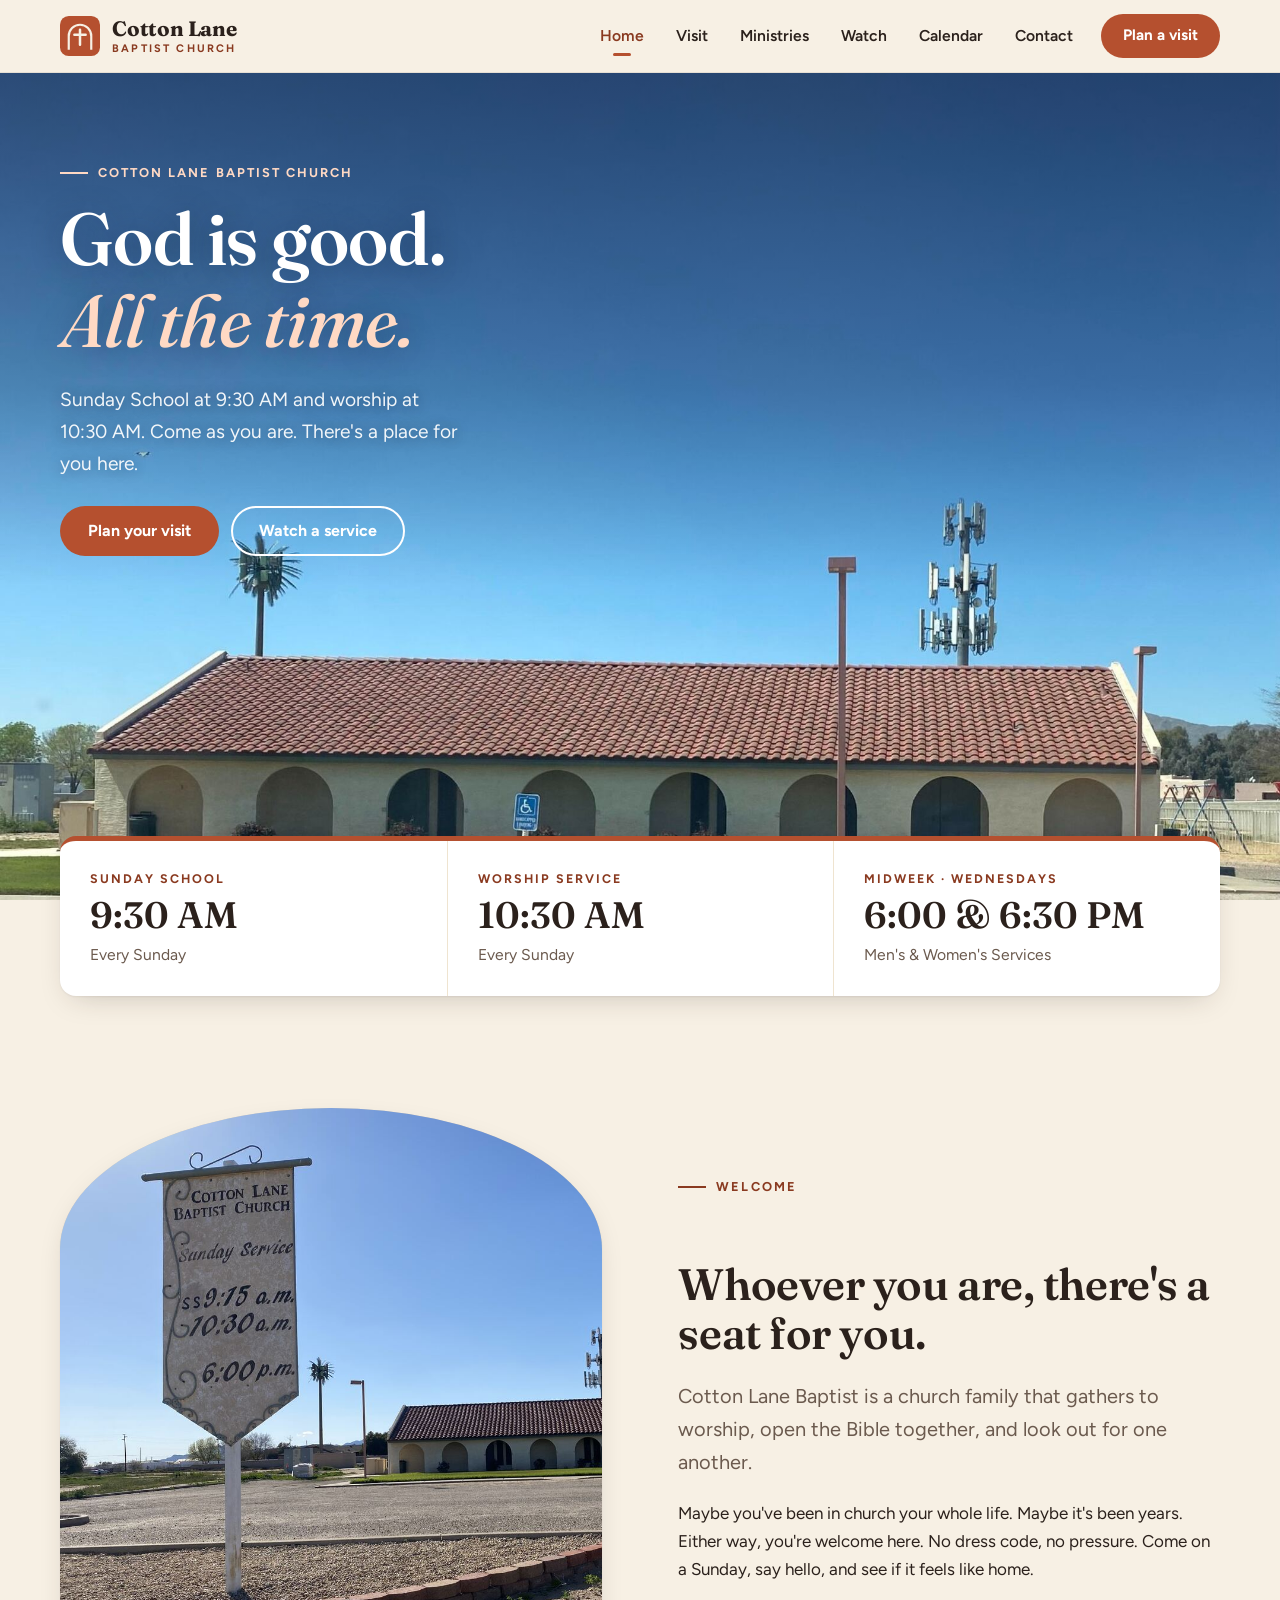
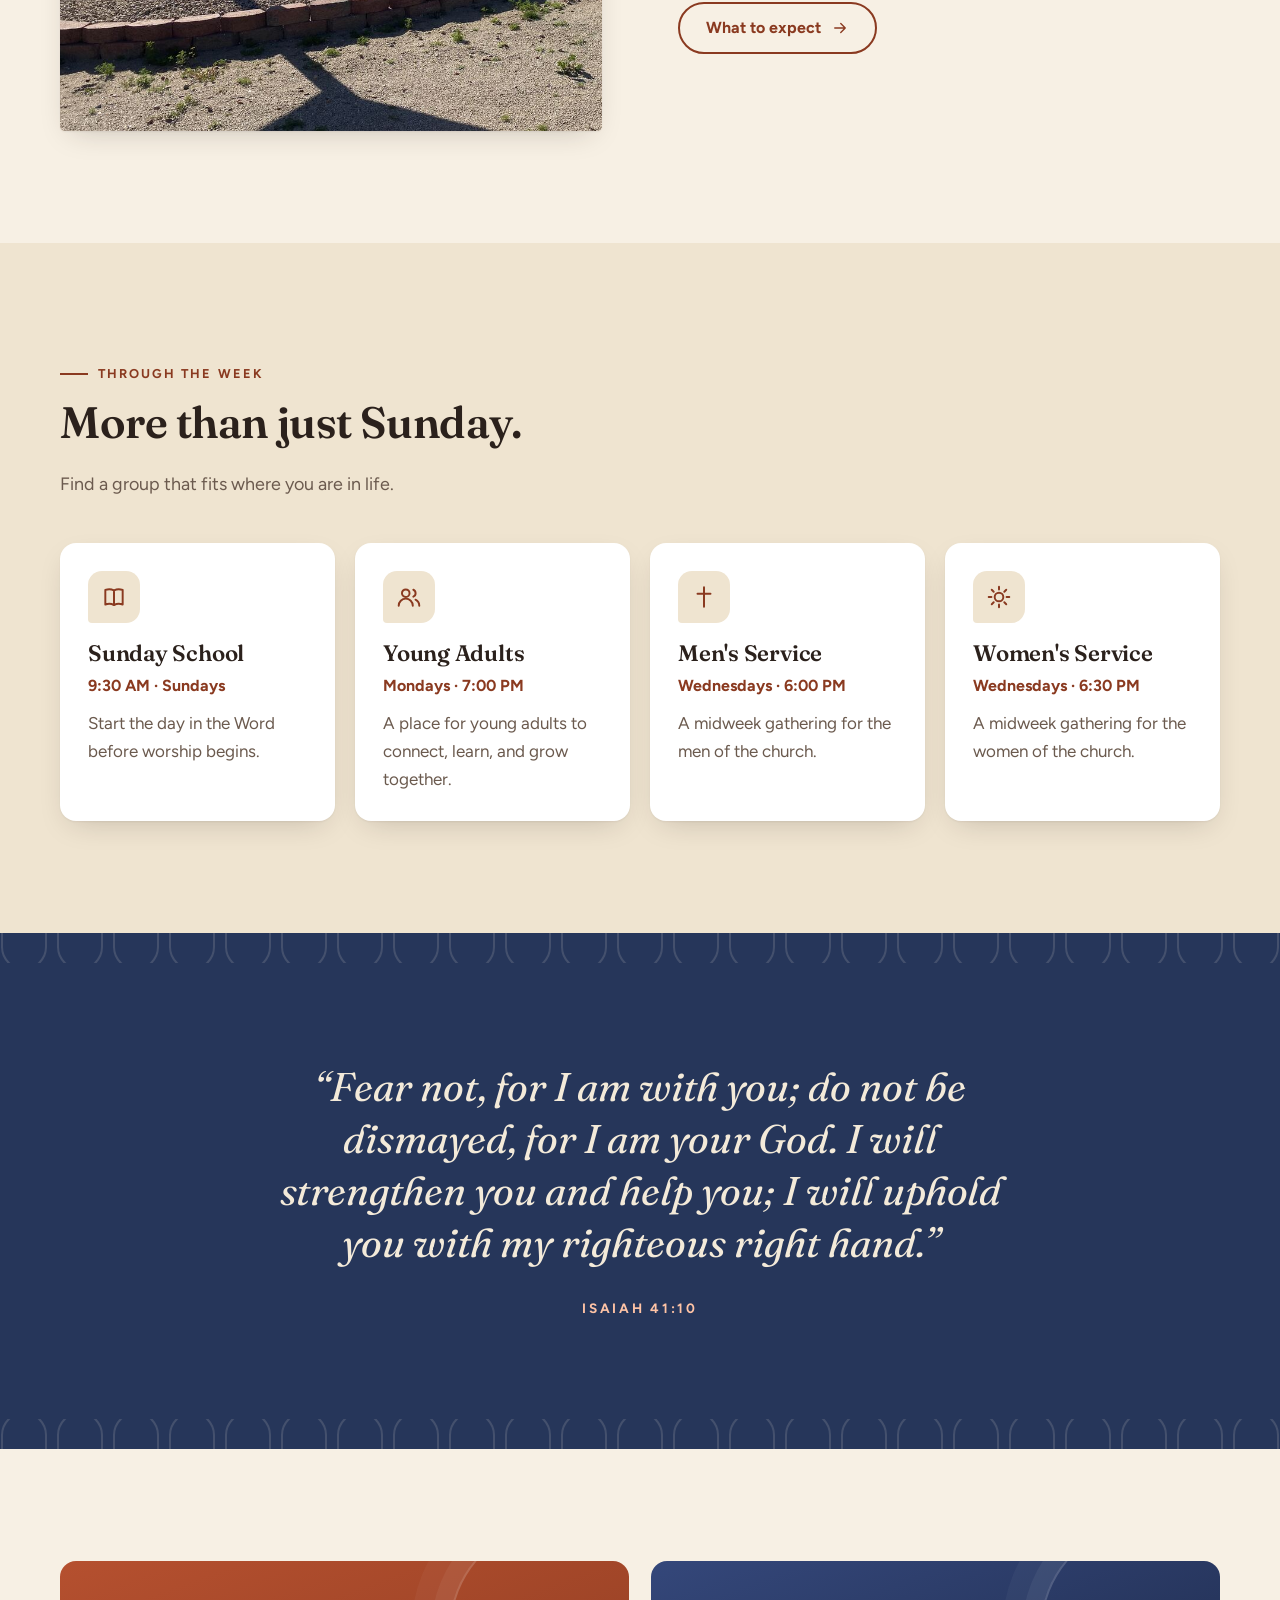
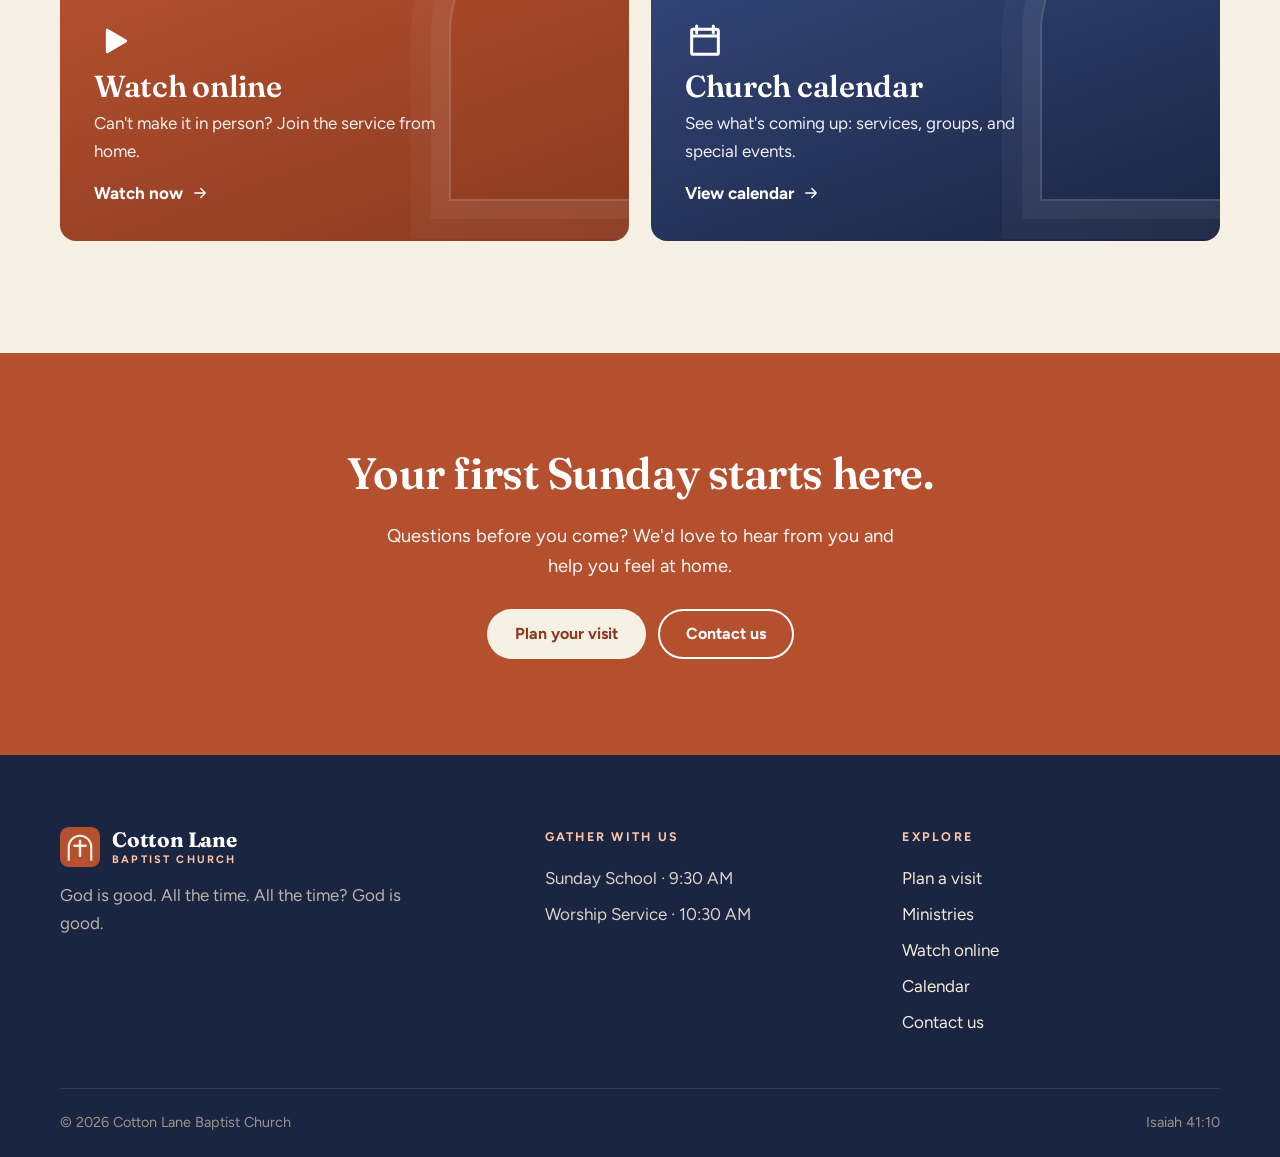
==== index.html @ 33667ae9 "Add files via upload" ====
<!DOCTYPE html>
<html lang="en">
<head>
<meta charset="utf-8">
<meta name="viewport" content="width=device-width, initial-scale=1">
<title>Cotton Lane Baptist Church</title>
<meta name="description" content="Cotton Lane Baptist Church — Sunday School at 9:30 AM and worship at 10:30 AM. Come as you are; there's a place for you here.">
<meta name="theme-color" content="#b5502f">
<meta property="og:type" content="website">
<meta property="og:title" content="Cotton Lane Baptist Church">
<meta property="og:description" content="Cotton Lane Baptist Church — Sunday School at 9:30 AM and worship at 10:30 AM. Come as you are; there's a place for you here.">
<meta property="og:image" content="img/og.jpg">
<link rel="icon" type="image/svg+xml" href="img/favicon.svg">
<link rel="preconnect" href="https://fonts.googleapis.com">
<link rel="preconnect" href="https://fonts.gstatic.com" crossorigin>
<link href="https://fonts.googleapis.com/css2?family=Figtree:wght@400;500;600;700&family=Fraunces:ital,opsz,wght@0,9..144,500;0,9..144,600;0,9..144,700;1,9..144,400;1,9..144,500&display=swap" rel="stylesheet">
<link rel="stylesheet" href="css/site.css">
<script>document.documentElement.className+=" js"</script>
</head>
<body class="">
<a class="skip" href="#main">Skip to content</a>
<header class="site-header"><div class="wrap">
  <a class="brand" href="index.html" aria-label="Cotton Lane Baptist Church — home"><svg class="brand__mark" viewBox="0 0 64 64" aria-hidden="true"><rect width="64" height="64" rx="14" fill="#B5502F"/><path d="M14 54V32a18 18 0 0 1 36 0v22" fill="none" stroke="#F7F0E4" stroke-width="3.5"/><path d="M32 22v24M23 30h18" stroke="#F7F0E4" stroke-width="4" stroke-linecap="round"/></svg><span class="brand__text"><span class="brand__name">Cotton Lane</span><span class="brand__sub">Baptist Church</span></span></a>
  <button class="nav-toggle" aria-label="Menu" aria-expanded="false" aria-controls="nav"><span></span></button>
  <nav class="nav" id="nav" aria-label="Main">
    <a href="index.html" aria-current="page">Home</a><a href="visit.html">Visit</a><a href="ministries.html">Ministries</a><a href="watch.html">Watch</a><a href="calendar.html">Calendar</a><a href="contact.html">Contact</a>
    <a class="btn" href="visit.html">Plan a visit</a>
  </nav>
</div></header>
<main id="main">

<section class="hero">
  <div class="hero__media"><img src="img/hero.jpg" alt="Cotton Lane Baptist Church: a long, stucco building with arched entrances and a red tile roof under a clear blue sky" fetchpriority="high"></div>
  <div class="hero__content"><div class="wrap">
    <span class="eyebrow">Cotton Lane Baptist Church</span>
    <h1>God is good.<br><em>All the time.</em></h1>
    <p class="hero__lead">Sunday School at <span data-text="sundaySchool">9:30 AM</span> and worship at <span data-text="worship">10:30 AM</span>. Come as you are. There's a place for you here.</p>
    <div class="hero__actions">
      <a class="btn" href="visit.html">Plan your visit</a>
      <a class="btn btn--ghost" href="watch.html">Watch a service</a>
    </div>
  </div></div>
</section>

<section class="times" aria-label="Service times"><div class="wrap">
  <div class="times__card">
    <div class="times__item"><p class="times__label">Sunday School</p><p class="times__big" data-text="sundaySchool">9:30 AM</p><p class="times__note">Every Sunday</p></div>
    <div class="times__item"><p class="times__label">Worship Service</p><p class="times__big" data-text="worship">10:30 AM</p><p class="times__note">Every Sunday</p></div>
    <div class="times__item"><p class="times__label">Midweek · Wednesdays</p><p class="times__big">6:00 &amp; 6:30 PM</p><p class="times__note">Men's &amp; Women's Services</p></div>
  </div>
</div></section>

<section class="section">
  <div class="wrap split">
    <div class="arch-photo arch-photo--sign reveal"><img src="img/sign.jpg" alt="The Cotton Lane Baptist Church sign out front, with the church building behind it" loading="lazy"></div>
    <div class="stack reveal">
      <span class="eyebrow">Welcome</span>
      <h2>Whoever you are, there's a seat for you.</h2>
      <p class="lede">Cotton Lane Baptist is a church family that gathers to worship, open the Bible together, and look out for one another.</p>
      <p>Maybe you've been in church your whole life. Maybe it's been years. Either way, you're welcome here. No dress code, no pressure. Come on a Sunday, say hello, and see if it feels like home.</p>
      <p><a class="btn btn--outline" href="visit.html">What to expect <span data-icon="arrow" style="display:inline-flex"></span></a></p>
    </div>
  </div>
</section>

<section class="section section--tint">
  <div class="wrap">
    <div class="section__head reveal">
      <span class="eyebrow">Through the week</span>
      <h2>More than just Sunday.</h2>
      <p>Find a group that fits where you are in life.</p>
    </div>
    <div class="cards">
      <article class="card reveal"><div class="card__icon" data-icon="book"></div><h3>Sunday School</h3><p class="card__when"><span data-text="sundaySchool">9:30 AM</span> · Sundays</p><p>Start the day in the Word before worship begins.</p></article>
      <article class="card reveal"><div class="card__icon" data-icon="users"></div><h3>Young Adults</h3><p class="card__when" data-text="youngAdults">Mondays · 7:00 PM</p><p>A place for young adults to connect, learn, and grow together.</p></article>
      <article class="card reveal"><div class="card__icon" data-icon="cross"></div><h3>Men's Service</h3><p class="card__when" data-text="mens">Wednesdays · 6:00 PM</p><p>A midweek gathering for the men of the church.</p></article>
      <article class="card reveal"><div class="card__icon" data-icon="sun"></div><h3>Women's Service</h3><p class="card__when" data-text="womens">Wednesdays · 6:30 PM</p><p>A midweek gathering for the women of the church.</p></article>
    </div>
  </div>
</section>

<section class="verse">
  <blockquote class="reveal">
    <p>“Fear not, for I am with you; do not be dismayed, for I am your God. I will strengthen you and help you; I will uphold you with my righteous right hand.”</p>
    <cite>Isaiah 41:10</cite>
  </blockquote>
</section>

<section class="section">
  <div class="wrap tiles">
    <a class="tile tile--watch reveal" href="watch.html"><span data-icon="play"></span><h3>Watch online</h3><p>Can't make it in person? Join the service from home.</p><span class="tile__go">Watch now <span data-icon="arrow" style="display:inline-flex"></span></span></a>
    <a class="tile tile--cal reveal" href="calendar.html"><span data-icon="calendar"></span><h3>Church calendar</h3><p>See what's coming up: services, groups, and special events.</p><span class="tile__go">View calendar <span data-icon="arrow" style="display:inline-flex"></span></span></a>
  </div>
</section>

<section class="cta">
  <div class="wrap reveal">
    <h2>Your first Sunday starts here.</h2>
    <p>Questions before you come? We'd love to hear from you and help you feel at home.</p>
    <div class="cta__actions"><a class="btn btn--light" href="visit.html">Plan your visit</a><a class="btn btn--ghost" href="contact.html">Contact us</a></div>
  </div>
</section>
</main>
<footer class="site-footer"><div class="wrap">
  <div class="footer-grid">
    <div class="footer-brand">
      <a class="brand" href="index.html"><svg class="brand__mark" viewBox="0 0 64 64" aria-hidden="true"><rect width="64" height="64" rx="14" fill="#B5502F"/><path d="M14 54V32a18 18 0 0 1 36 0v22" fill="none" stroke="#F7F0E4" stroke-width="3.5"/><path d="M32 22v24M23 30h18" stroke="#F7F0E4" stroke-width="4" stroke-linecap="round"/></svg><span class="brand__text"><span class="brand__name">Cotton Lane</span><span class="brand__sub">Baptist Church</span></span></a>
      <p>God is good. All the time. All the time? God is good.</p>
    </div>
    <div>
      <h4>Gather with us</h4>
      <ul>
        <li>Sunday School · <span data-text="sundaySchool">9:30 AM</span></li>
        <li>Worship Service · <span data-text="worship">10:30 AM</span></li>
        <li data-if="address"><a data-href="{mapsUrl}" href="visit.html"><span data-text="address"></span></a></li>
      </ul>
    </div>
    <div>
      <h4>Explore</h4>
      <ul>
        <li><a href="visit.html">Plan a visit</a></li>
        <li><a href="ministries.html">Ministries</a></li>
        <li><a href="watch.html">Watch online</a></li>
        <li><a href="calendar.html">Calendar</a></li>
        <li><a href="contact.html">Contact us</a></li>
        <li data-if="facebook"><a data-href="{facebook}" href="#" rel="noopener">Facebook</a></li>
        <li data-if="instagram"><a data-href="{instagram}" href="#" rel="noopener">Instagram</a></li>
      </ul>
    </div>
  </div>
  <div class="footer-bottom"><span>© <span class="js-year">2026</span> Cotton Lane Baptist Church</span><span>Isaiah 41:10</span></div>
</div></footer>
<script src="js/config.js"></script>
<script src="js/site.js"></script>
</body>
</html>
---- css/site.css ----
/* ==========================================================
   Cotton Lane Baptist Church — site styles
   Palette pulled from the building: terracotta roof tile,
   warm stucco, Arizona sky, and the navy of the arched doors.
   ========================================================== */

:root {
  --stucco: #f7f0e4;
  --stucco-2: #efe4d0;
  --sand: #e2d2b6;
  --clay: #b5502f;
  --clay-dark: #8a3a20;
  --navy: #26365a;
  --navy-deep: #1a2542;
  --ink: #2b211c;
  --muted: #6b5a4e;
  --white: #fff;

  --font-display: "Fraunces", "Iowan Old Style", Georgia, serif;
  --font-body: "Figtree", system-ui, -apple-system, "Segoe UI", Roboto, sans-serif;

  --radius: 16px;
  --shadow: 0 1px 2px rgba(43, 33, 28, 0.06), 0 10px 30px -12px rgba(43, 33, 28, 0.25);
  --header-h: 72px;
  --wrap: 1160px;
}

*, *::before, *::after { box-sizing: border-box; }
html { scroll-behavior: smooth; -webkit-text-size-adjust: 100%; }
@media (prefers-reduced-motion: reduce) { html { scroll-behavior: auto; } }

body {
  margin: 0;
  font-family: var(--font-body);
  font-size: 1.0625rem;
  line-height: 1.65;
  color: var(--ink);
  background: var(--stucco);
  -webkit-font-smoothing: antialiased;
}

img { max-width: 100%; display: block; }
a { color: var(--clay-dark); text-underline-offset: 3px; }
a:hover { color: var(--clay); }
:focus-visible { outline: 3px solid var(--navy); outline-offset: 3px; border-radius: 4px; }

h1, h2, h3 {
  font-family: var(--font-display);
  font-weight: 600;
  line-height: 1.12;
  letter-spacing: -0.01em;
  margin: 0 0 0.5em;
  color: var(--ink);
}
h1 { font-size: clamp(2.6rem, 6vw, 4.6rem); }
h2 { font-size: clamp(1.9rem, 3.6vw, 2.75rem); }
h3 { font-size: 1.4rem; }
p { margin: 0 0 1em; }

.wrap { width: min(var(--wrap), 100% - 40px); margin-inline: auto; }
.skip {
  position: absolute; left: -999px; top: 8px; z-index: 100;
  background: var(--navy); color: #fff; padding: 10px 16px; border-radius: 8px;
}
.skip:focus { left: 8px; }

.eyebrow {
  display: inline-flex; align-items: center; gap: 10px;
  font-size: 0.8rem; font-weight: 700; letter-spacing: 0.16em; text-transform: uppercase;
  color: var(--clay-dark); margin-bottom: 14px;
}
.eyebrow::before { content: ""; width: 28px; height: 2px; background: currentColor; }

/* ---------- Buttons ---------- */
.btn {
  display: inline-flex; align-items: center; justify-content: center; gap: 10px;
  font: 700 1rem/1 var(--font-body);
  padding: 15px 26px; border-radius: 999px; border: 2px solid transparent;
  background: var(--clay); color: #fff; text-decoration: none; cursor: pointer;
  transition: transform .15s ease, background .15s ease, box-shadow .15s ease;
}
.btn:hover { background: var(--clay-dark); color: #fff; transform: translateY(-2px); box-shadow: 0 10px 20px -10px rgba(138, 58, 32, .7); }
.btn--ghost { background: transparent; border-color: currentColor; color: inherit; }
.btn--ghost:hover { background: rgba(255, 255, 255, .14); color: inherit; box-shadow: none; }
.btn--light { background: var(--stucco); color: var(--clay-dark); }
.btn--light:hover { background: #fff; color: var(--clay-dark); }
.btn--outline { background: transparent; color: var(--clay-dark); border-color: var(--clay-dark); }
.btn--outline:hover { background: var(--clay-dark); color: #fff; }
.btn svg { width: 18px; height: 18px; }

/* ---------- Header ---------- */
.site-header {
  position: sticky; top: 0; z-index: 50;
  background: rgba(247, 240, 228, .92);
  backdrop-filter: saturate(1.4) blur(12px);
  -webkit-backdrop-filter: saturate(1.4) blur(12px);
  border-bottom: 1px solid rgba(43, 33, 28, .08);
}
.site-header .wrap { display: flex; align-items: center; justify-content: space-between; height: var(--header-h); }
.brand { display: flex; align-items: center; gap: 12px; text-decoration: none; color: var(--ink); }
.brand__mark { width: 40px; height: 40px; flex: none; }
.brand__text { display: flex; flex-direction: column; line-height: 1.05; }
.brand__name { font-family: var(--font-display); font-weight: 700; font-size: 1.3rem; letter-spacing: -0.01em; }
.brand__sub { font-size: .68rem; font-weight: 700; letter-spacing: .2em; text-transform: uppercase; color: var(--clay-dark); margin-top: 3px; }

.nav { display: flex; align-items: center; gap: 4px; }
.nav a:not(.btn) {
  font-weight: 600; font-size: .98rem; text-decoration: none; color: var(--ink);
  padding: 10px 14px; border-radius: 999px; position: relative;
}
.nav a:not(.btn):hover { background: var(--stucco-2); color: var(--ink); }
.nav a[aria-current="page"]:not(.btn) { color: var(--clay-dark); }
.nav a[aria-current="page"]:not(.btn)::after {
  content: ""; position: absolute; left: 50%; bottom: 3px; width: 18px; height: 3px; transform: translateX(-50%);
  background: var(--clay); border-radius: 3px;
}
.nav .btn { margin-left: 10px; padding: 12px 20px; font-size: .95rem; }

.nav-toggle { display: none; background: none; border: 0; width: 46px; height: 46px; border-radius: 12px; cursor: pointer; color: var(--ink); }
.nav-toggle:hover { background: var(--stucco-2); }
.nav-toggle span, .nav-toggle span::before, .nav-toggle span::after {
  display: block; width: 22px; height: 2.5px; background: currentColor; border-radius: 2px; position: relative; margin: auto;
  transition: transform .25s ease, background .25s ease;
}
.nav-toggle span::before, .nav-toggle span::after { content: ""; position: absolute; left: 0; }
.nav-toggle span::before { top: -7px; }
.nav-toggle span::after { top: 7px; }
.nav-toggle[aria-expanded="true"] span { background: transparent; }
.nav-toggle[aria-expanded="true"] span::before { transform: translateY(7px) rotate(45deg); }
.nav-toggle[aria-expanded="true"] span::after { transform: translateY(-7px) rotate(-45deg); }

@media (max-width: 880px) {
  .nav-toggle { display: block; }
  .nav {
    position: absolute; top: var(--header-h); left: 0; right: 0;
    flex-direction: column; align-items: stretch; gap: 2px;
    background: var(--stucco); padding: 12px 20px 22px;
    border-bottom: 1px solid rgba(43, 33, 28, .1); box-shadow: 0 20px 30px -20px rgba(43, 33, 28, .4);
    display: none;
  }
  .nav.open { display: flex; }
  .nav a:not(.btn) { padding: 14px 12px; border-radius: 10px; font-size: 1.1rem; }
  .nav a[aria-current="page"]:not(.btn)::after { display: none; }
  .nav a[aria-current="page"]:not(.btn) { background: var(--stucco-2); }
  .nav .btn { margin: 10px 0 0; padding: 16px; }
}

/* ---------- Arcade divider (echoes the building's arches) ---------- */
.arcade {
  height: 30px;
  background: url("data:image/svg+xml,%3Csvg xmlns='http://www.w3.org/2000/svg' width='56' height='30' viewBox='0 0 56 30'%3E%3Cpath d='M6 30V16a22 22 0 0 1 44 0v14' fill='none' stroke='%23b5502f' stroke-opacity='.45' stroke-width='2'/%3E%3C/svg%3E") repeat-x center bottom / 56px 30px;
}

/* ---------- Home hero ---------- */
.hero { position: relative; background: var(--stucco); }
.hero__media { position: relative; }
.hero__media img { width: 100%; aspect-ratio: 4 / 3; object-fit: cover; object-position: 50% 85%; }
.hero__content { padding: 34px 0 54px; }
.hero h1 { margin-bottom: .3em; }
.hero h1 em { font-style: italic; font-weight: 500; color: var(--clay); }
.hero__lead { font-size: 1.2rem; max-width: 34ch; color: var(--muted); }
.hero__actions { display: flex; flex-wrap: wrap; gap: 12px; margin-top: 26px; }
.hero .btn--ghost { color: var(--clay-dark); }
.hero .btn--ghost:hover { background: rgba(138, 58, 32, .08); }

@media (min-width: 900px) {
  .hero { min-height: min(86vh, 780px); display: grid; }
  .hero > * { grid-area: 1 / 1; }
  .hero__media { height: 100%; }
  .hero__media img { height: 100%; aspect-ratio: auto; object-position: 50% 82%; }
  .hero__media::after {
    content: ""; position: absolute; inset: 0;
    background: linear-gradient(180deg, rgba(20, 30, 58, .62) 0%, rgba(20, 30, 58, .32) 38%, rgba(20, 30, 58, 0) 62%);
  }
  .hero__content { position: relative; z-index: 2; padding: clamp(56px, 9vh, 110px) 0 0; align-self: start; color: #fff; }
  .hero h1 { color: #fff; text-shadow: 0 2px 30px rgba(10, 20, 50, .35); }
  .hero h1 em { color: #ffd9c4; }
  .hero__lead { color: rgba(255, 255, 255, .93); text-shadow: 0 1px 14px rgba(10, 20, 50, .4); }
  .hero .btn--ghost { color: #fff; }
  .hero .btn--ghost:hover { background: rgba(255, 255, 255, .16); }
  .hero__content .eyebrow { color: #ffd9c4; }
}

/* ---------- Times card ---------- */
.times { position: relative; z-index: 5; margin-top: -8px; }
@media (min-width: 900px) { .times { margin-top: -64px; } }
.times__card {
  display: grid; grid-template-columns: repeat(3, 1fr);
  background: #fff; border-radius: var(--radius); box-shadow: var(--shadow); overflow: hidden;
  border-top: 5px solid var(--clay);
}
.times__item { padding: 28px 30px; }
.times__item + .times__item { border-left: 1px solid var(--stucco-2); }
.times__label { font-size: .78rem; font-weight: 700; letter-spacing: .16em; text-transform: uppercase; color: var(--clay-dark); margin: 0 0 6px; }
.times__big { font-family: var(--font-display); font-size: clamp(1.7rem, 3vw, 2.3rem); font-weight: 600; line-height: 1.1; margin: 0; }
.times__note { margin: 6px 0 0; color: var(--muted); font-size: .98rem; }
@media (max-width: 800px) {
  .times__card { grid-template-columns: 1fr; }
  .times__item + .times__item { border-left: 0; border-top: 1px solid var(--stucco-2); }
  .times__item { padding: 22px 24px; }
}

/* ---------- Sections ---------- */
.section { padding: clamp(64px, 9vw, 112px) 0; }
.section--tint { background: var(--stucco-2); }
.section__head { max-width: 640px; margin-bottom: 44px; }
.section__head p { color: var(--muted); font-size: 1.12rem; }

.split { display: grid; grid-template-columns: 1fr 1fr; gap: clamp(32px, 6vw, 88px); align-items: center; }
.split--flip > :first-child { order: 2; }
@media (max-width: 860px) { .split { grid-template-columns: 1fr; } .split--flip > :first-child { order: 0; } }

/* Arched photo frame, like the arcade windows */
.arch-photo {
  border-radius: 999px 999px 18px 18px / 520px 520px 18px 18px;
  overflow: hidden; box-shadow: var(--shadow); background: var(--sand);
  aspect-ratio: 4 / 4.6; position: relative;
}
.arch-photo img { width: 100%; height: 100%; object-fit: cover; }
.arch-photo--sign img { object-position: 3% 40%; }
.arch-photo--sky img { object-position: 70% 50%; }

.lede { font-size: 1.25rem; color: var(--muted); }
.stack > * + * { margin-top: 1.1em; }

/* ---------- Cards ---------- */
.cards { display: grid; grid-template-columns: repeat(auto-fit, minmax(240px, 1fr)); gap: 20px; }
.card {
  background: #fff; border-radius: var(--radius); padding: 28px; box-shadow: var(--shadow);
  display: flex; flex-direction: column; position: relative; overflow: hidden;
}
.card::before { content: ""; position: absolute; left: 0; top: 0; right: 0; height: 4px; background: var(--clay); transform: scaleX(0); transform-origin: left; transition: transform .35s ease; }
.card:hover::before { transform: scaleX(1); }
.card__icon {
  width: 52px; height: 52px; border-radius: 14px 14px 14px 4px;
  background: var(--stucco-2); color: var(--clay-dark); display: grid; place-items: center; margin-bottom: 18px;
}
.card__icon svg { width: 26px; height: 26px; }
.card h3 { margin-bottom: .3em; }
.card__when { font-weight: 700; color: var(--clay-dark); margin: 0 0 10px; font-size: 1rem; }
.card p:last-child { margin-bottom: 0; color: var(--muted); }

/* ---------- Verse band ---------- */
.verse {
  background: var(--navy); color: #f3ead9; text-align: center; position: relative; overflow: hidden;
  padding: clamp(72px, 10vw, 128px) 0;
}
.verse::before, .verse::after {
  content: ""; position: absolute; left: 0; right: 0; height: 30px;
  background: url("data:image/svg+xml,%3Csvg xmlns='http://www.w3.org/2000/svg' width='56' height='30' viewBox='0 0 56 30'%3E%3Cpath d='M6 30V16a22 22 0 0 1 44 0v14' fill='none' stroke='%23f7f0e4' stroke-opacity='.14' stroke-width='2'/%3E%3C/svg%3E") repeat-x center bottom / 56px 30px;
}
.verse::before { top: 0; transform: scaleY(-1); }
.verse::after { bottom: 0; }
.verse blockquote { margin: 0 auto; max-width: 820px; padding: 0 20px; }
.verse p { font-family: var(--font-display); font-size: clamp(1.6rem, 3.6vw, 2.5rem); line-height: 1.3; font-weight: 400; font-style: italic; margin: 0 0 24px; }
.verse cite { font-style: normal; font-weight: 700; letter-spacing: .2em; text-transform: uppercase; font-size: .85rem; color: #ffc4a6; }

/* ---------- Promo tiles ---------- */
.tiles { display: grid; grid-template-columns: 1fr 1fr; gap: 22px; }
@media (max-width: 760px) { .tiles { grid-template-columns: 1fr; } }
.tile {
  display: flex; flex-direction: column; justify-content: flex-end; min-height: 280px;
  padding: 34px; border-radius: var(--radius); text-decoration: none; color: #fff; position: relative; overflow: hidden;
  isolation: isolate; transition: transform .25s ease;
}
.tile:hover { color: #fff; transform: translateY(-4px); }
.tile--watch { background: linear-gradient(160deg, var(--clay) 0%, var(--clay-dark) 100%); }
.tile--cal { background: linear-gradient(160deg, #34477a 0%, var(--navy-deep) 100%); }
.tile::before {
  content: ""; position: absolute; z-index: -1; right: -40px; top: -40px; width: 220px; height: 280px;
  border-radius: 999px 999px 0 0; border: 2px solid rgba(255, 255, 255, .18);
  box-shadow: 0 0 0 18px rgba(255, 255, 255, .05), 0 0 0 38px rgba(255, 255, 255, .035);
}
.tile svg { width: 40px; height: 40px; margin-bottom: auto; }
.tile h3 { color: #fff; font-size: 1.9rem; margin-bottom: 6px; }
.tile p { margin: 0 0 14px; opacity: .92; max-width: 32ch; }
.tile__go { font-weight: 700; display: inline-flex; gap: 8px; align-items: center; }
.tile__go svg { width: 18px; height: 18px; margin: 0; transition: transform .2s; }
.tile:hover .tile__go svg { transform: translateX(5px); }

/* ---------- CTA ---------- */
.cta { background: var(--clay); color: #fff; text-align: center; padding: clamp(60px, 8vw, 96px) 0; position: relative; }
.cta h2 { color: #fff; }
.cta p { max-width: 520px; margin: 0 auto 28px; font-size: 1.15rem; opacity: .95; }
.cta .btn--ghost:hover { background: rgba(255, 255, 255, .16); }
.cta__actions { display: flex; flex-wrap: wrap; justify-content: center; gap: 12px; }

/* ---------- Inner page header ---------- */
.page-head { background: var(--stucco-2); padding: clamp(48px, 7vw, 88px) 0 0; position: relative; overflow: hidden; }
.page-head .wrap { padding-bottom: 42px; }
.page-head h1 { font-size: clamp(2.3rem, 5vw, 3.8rem); margin-bottom: .25em; }
.page-head p { font-size: 1.2rem; color: var(--muted); max-width: 52ch; margin: 0; }

/* ---------- Visit page ---------- */
.schedule { background: #fff; border-radius: var(--radius); box-shadow: var(--shadow); overflow: hidden; }
.schedule__row { display: flex; justify-content: space-between; align-items: baseline; gap: 18px; padding: 20px 28px; border-bottom: 1px solid var(--stucco-2); }
.schedule__row:last-child { border-bottom: 0; }
.schedule__name { font-weight: 700; }
.schedule__sub { display: block; font-weight: 400; color: var(--muted); font-size: .95rem; }
.schedule__time { font-family: var(--font-display); font-weight: 600; font-size: 1.25rem; white-space: nowrap; color: var(--clay-dark); text-align: right; }
.schedule__head { background: var(--navy); color: #fff; padding: 14px 28px; font-size: .78rem; font-weight: 700; letter-spacing: .16em; text-transform: uppercase; }

.steps { counter-reset: step; list-style: none; padding: 0; margin: 0; display: grid; gap: 14px; }
.steps li { counter-increment: step; display: grid; grid-template-columns: 48px 1fr; gap: 16px; align-items: start; padding: 20px; background: #fff; border-radius: var(--radius); box-shadow: var(--shadow); }
.steps li::before {
  content: counter(step); width: 48px; height: 48px; border-radius: 999px 999px 8px 8px; background: var(--stucco-2); color: var(--clay-dark);
  display: grid; place-items: center; font-family: var(--font-display); font-weight: 700; font-size: 1.3rem;
}
.steps h3 { font-size: 1.15rem; margin: 2px 0 2px; font-family: var(--font-body); font-weight: 700; letter-spacing: 0; }
.steps p { margin: 0; color: var(--muted); }

.info-card { background: #fff; border-radius: var(--radius); box-shadow: var(--shadow); padding: 30px; }
.info-card h3 { margin-bottom: .4em; }
.info-card .btn { margin-top: 8px; }

/* ---------- Watch / Calendar ---------- */
.embed { position: relative; width: 100%; border-radius: var(--radius); overflow: hidden; box-shadow: var(--shadow); background: #000; aspect-ratio: 16 / 9; }
.embed iframe { position: absolute; inset: 0; width: 100%; height: 100%; border: 0; }
.cal-shell { background: #fff; border-radius: var(--radius); box-shadow: var(--shadow); padding: 14px; }
.cal-shell iframe { width: 100%; height: min(74vh, 720px); min-height: 520px; border: 0; display: block; border-radius: 10px; }
.cal-tools { display: flex; flex-wrap: wrap; align-items: center; justify-content: space-between; gap: 12px; margin-bottom: 16px; }
.seg { display: inline-flex; background: var(--stucco-2); padding: 4px; border-radius: 999px; }
.seg button { font: 700 .92rem var(--font-body); border: 0; background: transparent; padding: 10px 20px; border-radius: 999px; cursor: pointer; color: var(--muted); }
.seg button[aria-pressed="true"] { background: var(--clay); color: #fff; }

/* ---------- Contact ---------- */
.contact-grid { display: grid; grid-template-columns: 5fr 7fr; gap: clamp(28px, 5vw, 64px); align-items: start; }
@media (max-width: 860px) { .contact-grid { grid-template-columns: 1fr; } }
.contact-list { list-style: none; margin: 0; padding: 0; display: grid; gap: 14px; }
.contact-list li { display: flex; gap: 16px; align-items: center; background: #fff; padding: 18px 20px; border-radius: var(--radius); box-shadow: var(--shadow); }
.contact-list .card__icon { margin: 0; flex: none; }
.contact-list small { display: block; font-size: .75rem; font-weight: 700; letter-spacing: .14em; text-transform: uppercase; color: var(--muted); }
.contact-list a, .contact-list span.v { font-weight: 700; font-size: 1.08rem; color: var(--ink); text-decoration: none; word-break: break-word; }
.contact-list a:hover { color: var(--clay); text-decoration: underline; }

form.form { background: #fff; padding: clamp(24px, 4vw, 40px); border-radius: var(--radius); box-shadow: var(--shadow); border-top: 5px solid var(--clay); }
.form h2 { font-size: 1.8rem; }
.field { display: flex; flex-direction: column; gap: 6px; margin-bottom: 18px; }
.field-row { display: grid; grid-template-columns: 1fr 1fr; gap: 16px; }
@media (max-width: 560px) { .field-row { grid-template-columns: 1fr; } }
.field label { font-weight: 700; font-size: .92rem; }
.field input, .field select, .field textarea {
  font: inherit; color: var(--ink); background: var(--stucco); border: 2px solid transparent; border-radius: 12px; padding: 13px 15px; width: 100%;
  transition: border-color .15s, background .15s;
}
.field textarea { min-height: 140px; resize: vertical; }
.field input:focus, .field select:focus, .field textarea:focus { outline: none; border-color: var(--navy); background: #fff; }
.form__note { font-size: .9rem; color: var(--muted); margin: 14px 0 0; }
.form .btn { width: 100%; padding: 17px; }

/* ---------- Footer ---------- */
.site-footer { background: var(--navy-deep); color: #d9d2c5; padding: 72px 0 0; margin-top: 0; }
.footer-grid { display: grid; grid-template-columns: 1.4fr 1fr 1fr; gap: 40px; padding-bottom: 52px; }
@media (max-width: 800px) { .footer-grid { grid-template-columns: 1fr; gap: 32px; } }
.site-footer h4 { font-family: var(--font-body); font-size: .78rem; letter-spacing: .18em; text-transform: uppercase; color: #ffc4a6; margin: 0 0 16px; }
.site-footer a { color: #f3ead9; text-decoration: none; }
.site-footer a:hover { color: #fff; text-decoration: underline; }
.site-footer ul { list-style: none; padding: 0; margin: 0; display: grid; gap: 8px; }
.footer-brand .brand { color: #fff; margin-bottom: 14px; }
.footer-brand .brand__sub { color: #ffc4a6; }
.footer-brand p { max-width: 34ch; margin: 0; color: #b9b3a8; }
.footer-bottom { border-top: 1px solid rgba(255, 255, 255, .1); padding: 22px 0; font-size: .9rem; color: #9b958a; display: flex; flex-wrap: wrap; gap: 8px 24px; justify-content: space-between; }

/* ---------- Scroll reveal (only when JS is on) ---------- */
.js .reveal { opacity: 0; transform: translateY(22px); transition: opacity .7s ease, transform .7s ease; }
.js .reveal.in { opacity: 1; transform: none; }
@media (prefers-reduced-motion: reduce) {
  .js .reveal { opacity: 1; transform: none; transition: none; }
  .btn, .tile, .card::before { transition: none; }
}

[hidden] { display: none !important; }
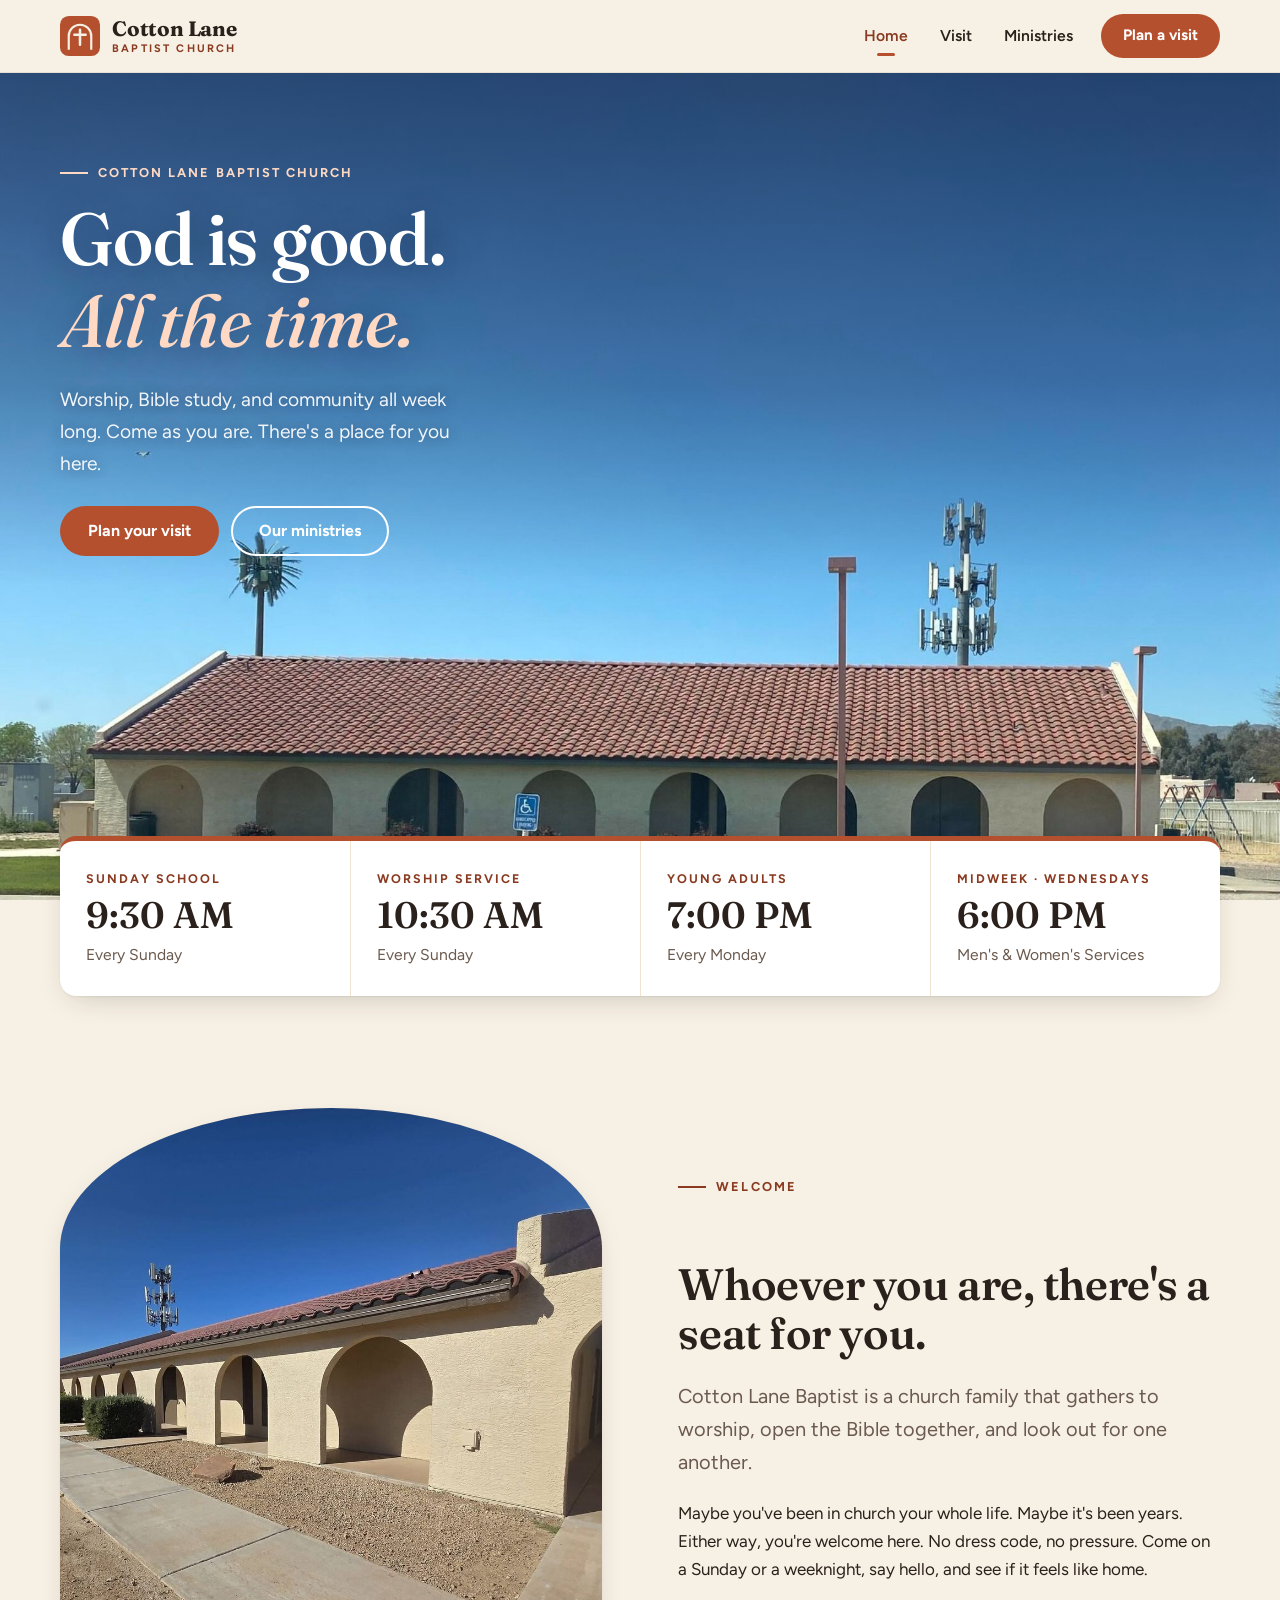
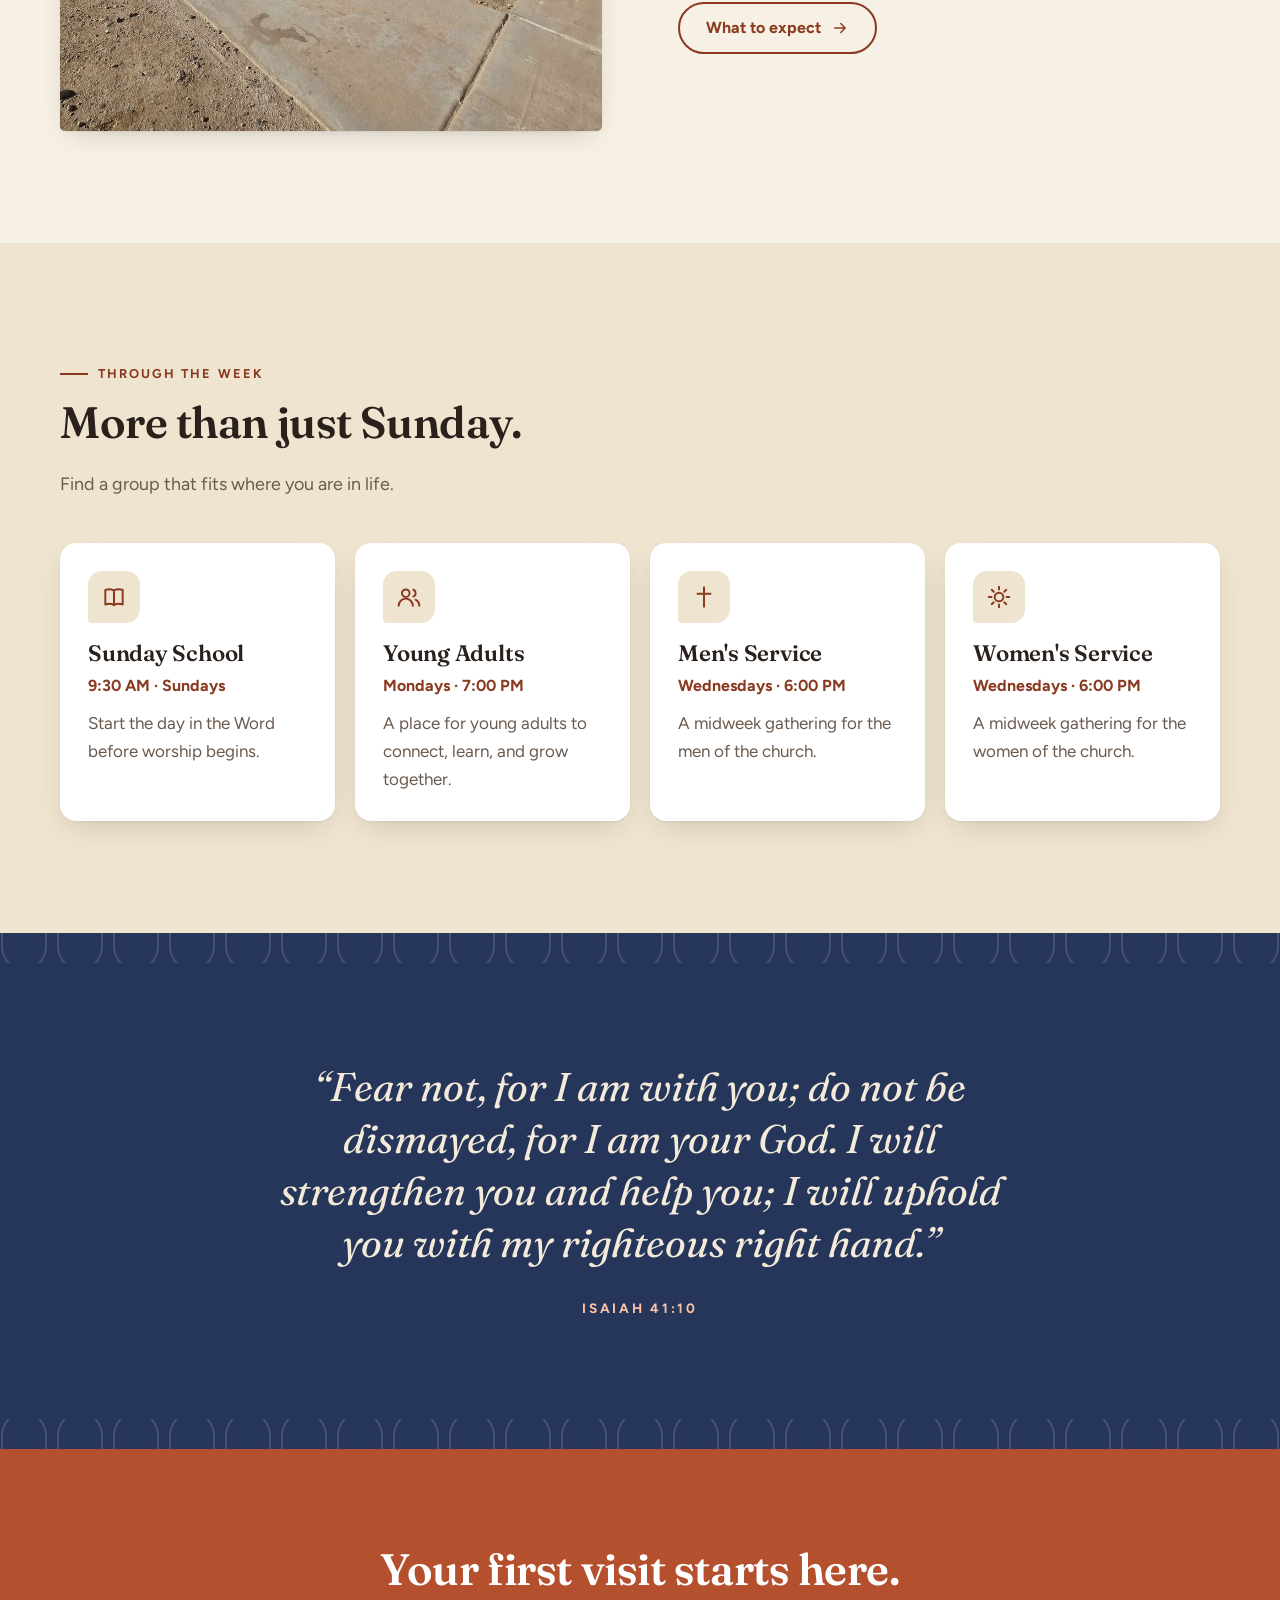
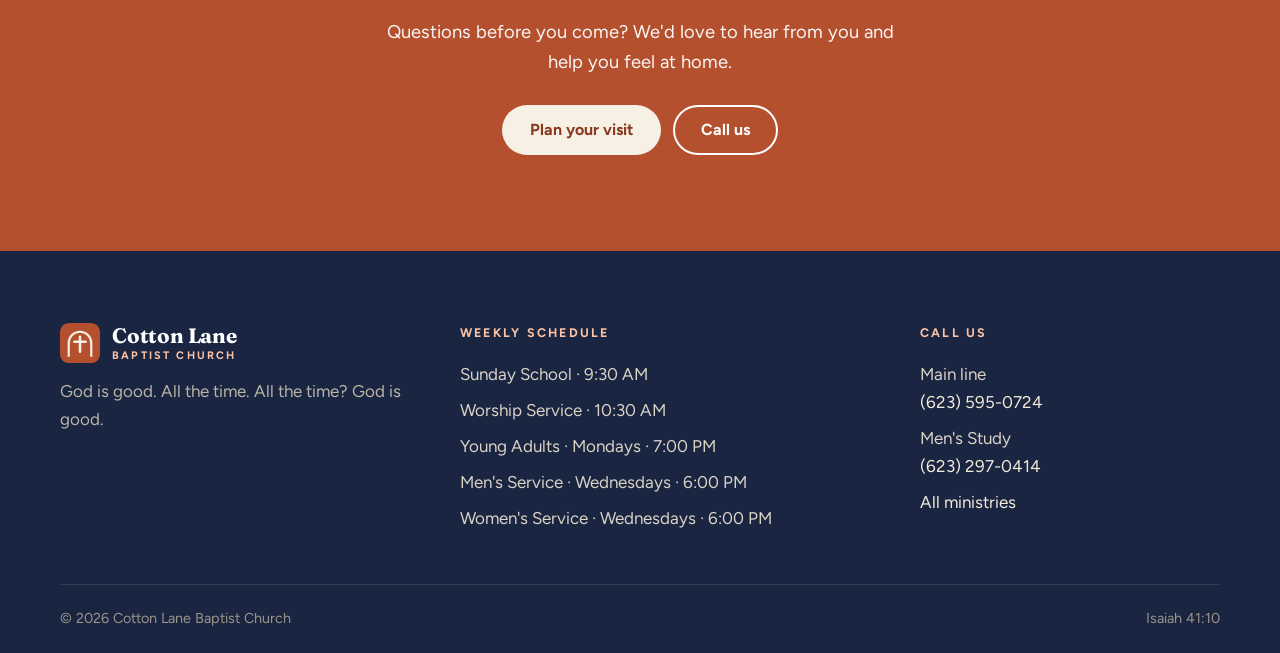
==== commit d954dadf: "Add files via upload" ====
--- a/index.html
+++ b/index.html
@@ -4,11 +4,11 @@
 <meta charset="utf-8">
 <meta name="viewport" content="width=device-width, initial-scale=1">
 <title>Cotton Lane Baptist Church</title>
-<meta name="description" content="Cotton Lane Baptist Church — Sunday School at 9:30 AM and worship at 10:30 AM. Come as you are; there's a place for you here.">
+<meta name="description" content="Cotton Lane Baptist Church — Sunday worship, Sunday School, and weekly groups for young adults, men, and women. Come as you are.">
 <meta name="theme-color" content="#b5502f">
 <meta property="og:type" content="website">
 <meta property="og:title" content="Cotton Lane Baptist Church">
-<meta property="og:description" content="Cotton Lane Baptist Church — Sunday School at 9:30 AM and worship at 10:30 AM. Come as you are; there's a place for you here.">
+<meta property="og:description" content="Cotton Lane Baptist Church — Sunday worship, Sunday School, and weekly groups for young adults, men, and women. Come as you are.">
 <meta property="og:image" content="img/og.jpg">
 <link rel="icon" type="image/svg+xml" href="img/favicon.svg">
 <link rel="preconnect" href="https://fonts.googleapis.com">
@@ -23,7 +23,7 @@
   <a class="brand" href="index.html" aria-label="Cotton Lane Baptist Church — home"><svg class="brand__mark" viewBox="0 0 64 64" aria-hidden="true"><rect width="64" height="64" rx="14" fill="#B5502F"/><path d="M14 54V32a18 18 0 0 1 36 0v22" fill="none" stroke="#F7F0E4" stroke-width="3.5"/><path d="M32 22v24M23 30h18" stroke="#F7F0E4" stroke-width="4" stroke-linecap="round"/></svg><span class="brand__text"><span class="brand__name">Cotton Lane</span><span class="brand__sub">Baptist Church</span></span></a>
   <button class="nav-toggle" aria-label="Menu" aria-expanded="false" aria-controls="nav"><span></span></button>
   <nav class="nav" id="nav" aria-label="Main">
-    <a href="index.html" aria-current="page">Home</a><a href="visit.html">Visit</a><a href="ministries.html">Ministries</a><a href="watch.html">Watch</a><a href="calendar.html">Calendar</a><a href="contact.html">Contact</a>
+    <a href="index.html" aria-current="page">Home</a><a href="visit.html">Visit</a><a href="ministries.html">Ministries</a>
     <a class="btn" href="visit.html">Plan a visit</a>
   </nav>
 </div></header>
@@ -34,10 +34,10 @@
   <div class="hero__content"><div class="wrap">
     <span class="eyebrow">Cotton Lane Baptist Church</span>
     <h1>God is good.<br><em>All the time.</em></h1>
-    <p class="hero__lead">Sunday School at <span data-text="sundaySchool">9:30 AM</span> and worship at <span data-text="worship">10:30 AM</span>. Come as you are. There's a place for you here.</p>
+    <p class="hero__lead">Worship, Bible study, and community all week long. Come as you are. There's a place for you here.</p>
     <div class="hero__actions">
       <a class="btn" href="visit.html">Plan your visit</a>
-      <a class="btn btn--ghost" href="watch.html">Watch a service</a>
+      <a class="btn btn--ghost" href="ministries.html">Our ministries</a>
     </div>
   </div></div>
 </section>
@@ -46,18 +46,19 @@
   <div class="times__card">
     <div class="times__item"><p class="times__label">Sunday School</p><p class="times__big" data-text="sundaySchool">9:30 AM</p><p class="times__note">Every Sunday</p></div>
     <div class="times__item"><p class="times__label">Worship Service</p><p class="times__big" data-text="worship">10:30 AM</p><p class="times__note">Every Sunday</p></div>
-    <div class="times__item"><p class="times__label">Midweek · Wednesdays</p><p class="times__big">6:00 &amp; 6:30 PM</p><p class="times__note">Men's &amp; Women's Services</p></div>
+    <div class="times__item"><p class="times__label">Young Adults</p><p class="times__big">7:00 PM</p><p class="times__note">Every Monday</p></div>
+    <div class="times__item"><p class="times__label">Midweek · Wednesdays</p><p class="times__big">6:00 PM</p><p class="times__note">Men's &amp; Women's Services</p></div>
   </div>
 </div></section>
 
 <section class="section">
   <div class="wrap split">
-    <div class="arch-photo arch-photo--sign reveal"><img src="img/sign.jpg" alt="The Cotton Lane Baptist Church sign out front, with the church building behind it" loading="lazy"></div>
+    <div class="arch-photo arch-photo--arches reveal"><img src="img/arches.jpg" alt="The arched walkway along the side of Cotton Lane Baptist Church" loading="lazy"></div>
     <div class="stack reveal">
       <span class="eyebrow">Welcome</span>
       <h2>Whoever you are, there's a seat for you.</h2>
       <p class="lede">Cotton Lane Baptist is a church family that gathers to worship, open the Bible together, and look out for one another.</p>
-      <p>Maybe you've been in church your whole life. Maybe it's been years. Either way, you're welcome here. No dress code, no pressure. Come on a Sunday, say hello, and see if it feels like home.</p>
+      <p>Maybe you've been in church your whole life. Maybe it's been years. Either way, you're welcome here. No dress code, no pressure. Come on a Sunday or a weeknight, say hello, and see if it feels like home.</p>
       <p><a class="btn btn--outline" href="visit.html">What to expect <span data-icon="arrow" style="display:inline-flex"></span></a></p>
     </div>
   </div>
@@ -74,7 +75,7 @@
       <article class="card reveal"><div class="card__icon" data-icon="book"></div><h3>Sunday School</h3><p class="card__when"><span data-text="sundaySchool">9:30 AM</span> · Sundays</p><p>Start the day in the Word before worship begins.</p></article>
       <article class="card reveal"><div class="card__icon" data-icon="users"></div><h3>Young Adults</h3><p class="card__when" data-text="youngAdults">Mondays · 7:00 PM</p><p>A place for young adults to connect, learn, and grow together.</p></article>
       <article class="card reveal"><div class="card__icon" data-icon="cross"></div><h3>Men's Service</h3><p class="card__when" data-text="mens">Wednesdays · 6:00 PM</p><p>A midweek gathering for the men of the church.</p></article>
-      <article class="card reveal"><div class="card__icon" data-icon="sun"></div><h3>Women's Service</h3><p class="card__when" data-text="womens">Wednesdays · 6:30 PM</p><p>A midweek gathering for the women of the church.</p></article>
+      <article class="card reveal"><div class="card__icon" data-icon="sun"></div><h3>Women's Service</h3><p class="card__when" data-text="womens">Wednesdays · 6:00 PM</p><p>A midweek gathering for the women of the church.</p></article>
     </div>
   </div>
 </section>
@@ -86,18 +87,11 @@
   </blockquote>
 </section>
 
-<section class="section">
-  <div class="wrap tiles">
-    <a class="tile tile--watch reveal" href="watch.html"><span data-icon="play"></span><h3>Watch online</h3><p>Can't make it in person? Join the service from home.</p><span class="tile__go">Watch now <span data-icon="arrow" style="display:inline-flex"></span></span></a>
-    <a class="tile tile--cal reveal" href="calendar.html"><span data-icon="calendar"></span><h3>Church calendar</h3><p>See what's coming up: services, groups, and special events.</p><span class="tile__go">View calendar <span data-icon="arrow" style="display:inline-flex"></span></span></a>
-  </div>
-</section>
-
 <section class="cta">
   <div class="wrap reveal">
-    <h2>Your first Sunday starts here.</h2>
+    <h2>Your first visit starts here.</h2>
     <p>Questions before you come? We'd love to hear from you and help you feel at home.</p>
-    <div class="cta__actions"><a class="btn btn--light" href="visit.html">Plan your visit</a><a class="btn btn--ghost" href="contact.html">Contact us</a></div>
+    <div class="cta__actions"><a class="btn btn--light" href="visit.html">Plan your visit</a><a class="btn btn--ghost" data-href="tel:{phoneMain}" href="ministries.html#contact">Call us</a></div>
   </div>
 </section>
 </main>
@@ -108,21 +102,23 @@
       <p>God is good. All the time. All the time? God is good.</p>
     </div>
     <div>
-      <h4>Gather with us</h4>
+      <h4>Weekly schedule</h4>
       <ul>
         <li>Sunday School · <span data-text="sundaySchool">9:30 AM</span></li>
         <li>Worship Service · <span data-text="worship">10:30 AM</span></li>
+        <li>Young Adults · <span data-text="youngAdults">Mondays · 7:00 PM</span></li>
+        <li>Men's Service · <span data-text="mens">Wednesdays · 6:00 PM</span></li>
+        <li>Women's Service · <span data-text="womens">Wednesdays · 6:00 PM</span></li>
         <li data-if="address"><a data-href="{mapsUrl}" href="visit.html"><span data-text="address"></span></a></li>
       </ul>
     </div>
     <div>
-      <h4>Explore</h4>
+      <h4>Call us</h4>
       <ul>
-        <li><a href="visit.html">Plan a visit</a></li>
-        <li><a href="ministries.html">Ministries</a></li>
-        <li><a href="watch.html">Watch online</a></li>
-        <li><a href="calendar.html">Calendar</a></li>
-        <li><a href="contact.html">Contact us</a></li>
+        <li data-if="phoneMain"><span>Main line</span><br><a data-href="tel:{phoneMain}" href="#" data-text="phoneMain"></a></li>
+        <li data-if="phoneMens"><span>Men's Study</span><br><a data-href="tel:{phoneMens}" href="#" data-text="phoneMens"></a></li>
+        <li data-if="phoneYouth"><span>Youth Service</span><br><a data-href="tel:{phoneYouth}" href="#" data-text="phoneYouth"></a></li>
+        <li><a href="ministries.html">All ministries</a></li>
         <li data-if="facebook"><a data-href="{facebook}" href="#" rel="noopener">Facebook</a></li>
         <li data-if="instagram"><a data-href="{instagram}" href="#" rel="noopener">Instagram</a></li>
       </ul>
--- a/css/site.css
+++ b/css/site.css
@@ -185,19 +185,24 @@
 .times { position: relative; z-index: 5; margin-top: -8px; }
 @media (min-width: 900px) { .times { margin-top: -64px; } }
 .times__card {
-  display: grid; grid-template-columns: repeat(3, 1fr);
+  display: grid; grid-template-columns: repeat(4, 1fr);
   background: #fff; border-radius: var(--radius); box-shadow: var(--shadow); overflow: hidden;
   border-top: 5px solid var(--clay);
 }
-.times__item { padding: 28px 30px; }
+.times__item { padding: 28px 26px; }
 .times__item + .times__item { border-left: 1px solid var(--stucco-2); }
 .times__label { font-size: .78rem; font-weight: 700; letter-spacing: .16em; text-transform: uppercase; color: var(--clay-dark); margin: 0 0 6px; }
 .times__big { font-family: var(--font-display); font-size: clamp(1.7rem, 3vw, 2.3rem); font-weight: 600; line-height: 1.1; margin: 0; }
 .times__note { margin: 6px 0 0; color: var(--muted); font-size: .98rem; }
-@media (max-width: 800px) {
+@media (max-width: 1000px) {
+  .times__card { grid-template-columns: 1fr 1fr; }
+  .times__item:nth-child(3) { border-left: 0; }
+  .times__item:nth-child(n+3) { border-top: 1px solid var(--stucco-2); }
+  .times__item { padding: 22px 24px; }
+}
+@media (max-width: 560px) {
   .times__card { grid-template-columns: 1fr; }
   .times__item + .times__item { border-left: 0; border-top: 1px solid var(--stucco-2); }
-  .times__item { padding: 22px 24px; }
 }
 
 /* ---------- Sections ---------- */
@@ -370,3 +375,11 @@
 }
 
 [hidden] { display: none !important; }
+
+.cards--wide { grid-template-columns: repeat(auto-fit, minmax(310px, 1fr)); }
+.footer-grid { grid-template-columns: 1.2fr 1.4fr 1fr; }
+@media (max-width: 800px) { .footer-grid { grid-template-columns: 1fr; } }
+
+.arch-photo--arches img { object-position: 62% 50%; }
+.arch-photo--front { aspect-ratio: 4 / 4; }
+.arch-photo--front img { object-position: 30% 50%; }
